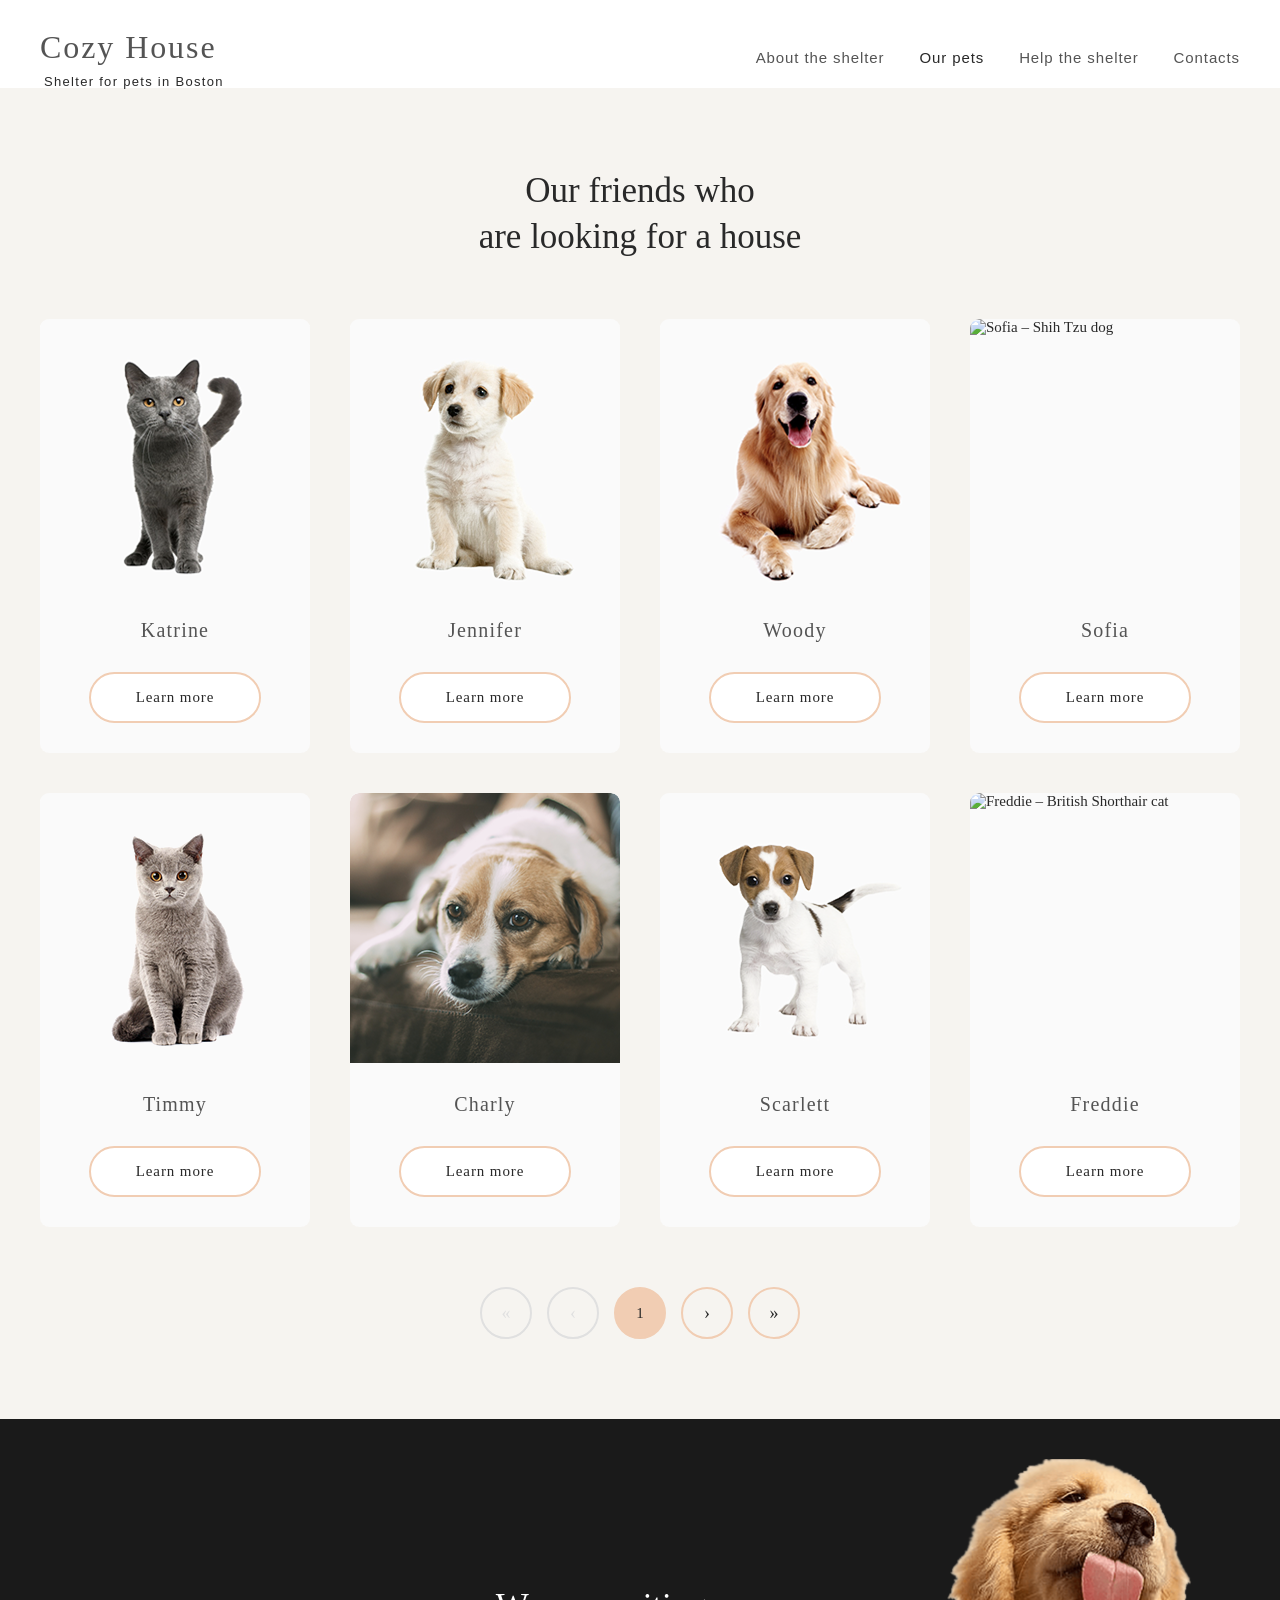
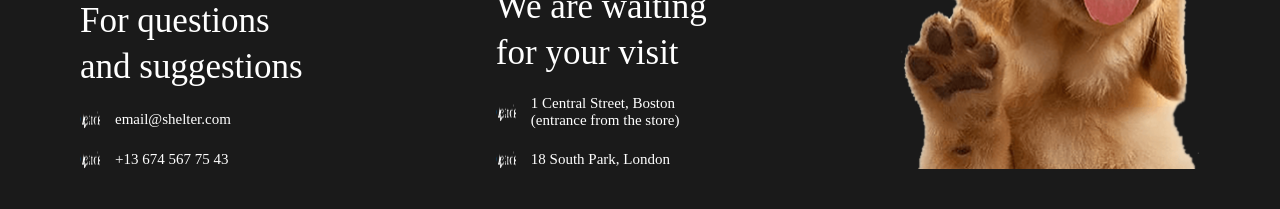
==== pets.html @ c75beae5 "Fix typo: Sophia → Sofia" ====
<!DOCTYPE html>
<html lang="en">
<head>
  <meta charset="UTF-8">
  <meta name="viewport" content="width=device-width, initial-scale=1.0">
  <title>Our Pets – Cozy House Shelter</title>
  <link rel="icon" href="assets/Logo.svg" type="image/svg+xml">
  <link rel="stylesheet" href="css/style.css">
  <link rel="stylesheet" href="css/pets.css">
</head>
<body>

    <header class="header pets-header" id="top">
      <div class="header__inner">
        <a href="index.html" class="logo" aria-label="Cozy House home">
          <span class="logo__title">Cozy House</span>
          <span class="logo__subtitle">Shelter for pets in Boston</span>
        </a>
        <nav class="nav" aria-label="Main navigation">
          <ul class="nav__list">
            <li class="nav__item">
              <a href="index.html" class="nav__link">About the shelter</a>
            </li>
            <li class="nav__item">
              <a href="#" class="nav__link nav__link--active" aria-current="page">Our pets</a>
            </li>
            <li class="nav__item">
              <a href="index.html#help" class="nav__link">Help the shelter</a>
            </li>
            <li class="nav__item">
              <a href="#contacts" class="nav__link">Contacts</a>
            </li>
          </ul>
        </nav>
        <button class="burger-btn" aria-label="Toggle menu">
          <span class="burger-btn__line"></span>
          <span class="burger-btn__line"></span>
          <span class="burger-btn__line"></span>
        </button>
      </div>
    </header>

  <main>
    <section class="pets-friends" id="our-friends">
      <div class="pets-friends__inner">
        <h1 class="pets-friends__title">Our friends who<br>are looking for a house</h1>

        <div class="pets-friends__grid">
          <article class="card">
            <img src="assets/pets-katrine.png" alt="Katrine – British Shorthair cat" class="card__img">
            <div class="card__body">
              <h2 class="card__name">Katrine</h2>
              <p class="card__breed">Cat · British Shorthair</p>
              <a href="#" class="btn btn--outline">Learn more</a>
            </div>
          </article>
          <article class="card">
            <img src="assets/pets-jennifer.png" alt="Jennifer – Labrador dog" class="card__img">
            <div class="card__body">
              <h2 class="card__name">Jennifer</h2>
              <p class="card__breed">Dog · Labrador</p>
              <a href="#" class="btn btn--outline">Learn more</a>
            </div>
          </article>
          <article class="card">
            <img src="assets/pets-woody.png" alt="Woody – Golden Retriever dog" class="card__img">
            <div class="card__body">
              <h2 class="card__name">Woody</h2>
              <p class="card__breed">Dog · Golden Retriever</p>
              <a href="#" class="btn btn--outline">Learn more</a>
            </div>
          </article>
          <article class="card">
            <img src="assets/pets-katrine-2.png" alt="Sofia – Shih Tzu dog" class="card__img">
            <div class="card__body">
              <h2 class="card__name">Sofia</h2>
              <p class="card__breed">Dog · Shih Tzu</p>
              <a href="#" class="btn btn--outline">Learn more</a>
            </div>
          </article>
          <article class="card">
            <img src="assets/pets-timmy.png" alt="Timmy – British Shorthair cat" class="card__img">
            <div class="card__body">
              <h2 class="card__name">Timmy</h2>
              <p class="card__breed">Cat · British Shorthair</p>
              <a href="#" class="btn btn--outline">Learn more</a>
            </div>
          </article>
          <article class="card">
            <img src="assets/pets-charly.png" alt="Charly – Jack Russell Terrier dog" class="card__img">
            <div class="card__body">
              <h2 class="card__name">Charly</h2>
              <p class="card__breed">Dog · Jack Russell Terrier</p>
              <a href="#" class="btn btn--outline">Learn more</a>
            </div>
          </article>
          <article class="card">
            <img src="assets/pets-scarlet.png" alt="Scarlett – Jack Russell Terrier dog" class="card__img">
            <div class="card__body">
              <h2 class="card__name">Scarlett</h2>
              <p class="card__breed">Dog · Jack Russell Terrier</p>
              <a href="#" class="btn btn--outline">Learn more</a>
            </div>
          </article>
          <article class="card">
            <img src="assets/pets-katrine-1.png" alt="Freddie – British Shorthair cat" class="card__img">
            <div class="card__body">
              <h2 class="card__name">Freddie</h2>
              <p class="card__breed">Cat · British Shorthair</p>
              <a href="#" class="btn btn--outline">Learn more</a>
            </div>
          </article>
        </div>

        <!-- PAGINATION -->
        <nav class="pagination" aria-label="Pagination">
          <button class="pagination__btn" disabled aria-label="First page">
            <span class="pagination__arrow">&laquo;</span>
          </button>
          <button class="pagination__btn" disabled aria-label="Previous page">
            <span class="pagination__arrow">&lsaquo;</span>
          </button>
          <span class="pagination__btn pagination__btn--current" aria-current="page">1</span>
          <button class="pagination__btn" aria-label="Next page">
            <span class="pagination__arrow">&rsaquo;</span>
          </button>
          <button class="pagination__btn" aria-label="Last page">
            <span class="pagination__arrow">&raquo;</span>
          </button>
        </nav>

      </div>
    </section>
  </main>

  <!-- FOOTER -->
  <footer class="footer" id="contacts">
    <div class="container footer__inner">
      <div class="footer__col">
        <h2 class="footer__heading">For questions<br>and suggestions</h2>
        <a href="mailto:email@shelter.com" class="footer__contact">
          <img src="assets/list-item.png" alt="Email icon">
          email@shelter.com
        </a>
        <a href="tel:+136745677543" class="footer__contact">
          <img src="assets/list-item.png" alt="Phone icon">
          +13 674 567 75 43
        </a>
      </div>
      <div class="footer__col">
        <h2 class="footer__heading">We are waiting<br>for your visit</h2>
        <a
          href="https://maps.google.com/?q=1+Central+Street+Boston"
          target="_blank"
          rel="noopener noreferrer"
          class="footer__contact"
        >
          <img src="assets/list-item.png" alt="Location icon">
          1 Central Street, Boston<br>(entrance from the store)
        </a>
        <a
          href="https://maps.google.com/?q=18+South+Park+London"
          target="_blank"
          rel="noopener noreferrer"
          class="footer__contact"
        >
          <img src="assets/list-item.png" alt="Location icon">
          18 South Park, London
        </a>
      </div>
      <img
        src="assets/footer-puppy.png"
        alt="Happy dog"
        class="footer__img"
     >
    </div>
  </footer>

  <script src="js/index.js"></script>
</body>
</html>
---- css/style.css ----
/* ===== RESET & BASE ===== */
*, *::before, *::after {
  box-sizing: border-box;
  margin: 0;
  padding: 0;
}

html {
  scroll-behavior: smooth;
}

body {
  font-family: 'Georgia', serif;
  font-size: 15px;
  color: #292929;
  background-color: white;
  margin: 0;
  padding: 0;
}

a {
  text-decoration: none;
  color: inherit;
}

img {
  display: block;
  max-width: 100%;
}

/* ===== CONTAINER ===== */
.container {
  max-width: 1280px;
  margin: 0 auto;
  padding: 0 40px;
  width: 100%;
}

/* ===== LOGO ===== */
.logo {
  display: flex;
  flex-direction: column;
  line-height: 1;
}

.logo__title {
  font-size: 32px;
  font-weight: 400;
  letter-spacing: 0.06em;
  color: #fff;
}

.logo__subtitle {
  font-size: 13px;
  font-weight: 400;
  color: #fff;
  letter-spacing: 0.06em;
  margin-top: 4px;
}

/* ===== NAV ===== */
.nav__list {
  display: flex;
  gap: 35px;
  list-style: none;
}

.nav__link {
  font-size: 15px;
  color: #fff;
  letter-spacing: 0.06em;
  padding-bottom: 4px;
  border-bottom: 2px solid transparent;
  transition: border-color 0.3s, color 0.3s;
}

.nav__link:hover {
  border-bottom-color: #fff;
}

.nav__link:active {
  color: #cdaa90;
  border-bottom-color: #cdaa90;
}

.nav__link--active {
  border-bottom-color: #fff;
  pointer-events: none;
}

/* ===== BUTTONS ===== */
.btn {
  display: inline-block;
  padding: 15px 45px;
  border-radius: 100px;
  font-family: 'Georgia', serif;
  font-size: 15px;
  letter-spacing: 0.06em;
  cursor: pointer;
  border: 2px solid transparent;
  transition: background-color 0.3s, color 0.3s, border-color 0.3s;
}

.btn--primary {
  background-color: #f1cdb3;
  color: #292929;
  border-color: #f1cdb3;
}

.btn--primary:hover {
  background-color: #fddcc4;
  border-color: #fddcc4;
}

.btn--primary:active {
  background-color: #cdaa90;
  border-color: #cdaa90;
}

.btn--secondary {
  background-color: transparent;
  color: #fff;
  border-color: #fff;
}

.btn--secondary:hover {
  background-color: rgba(255,255,255,0.1);
  border-color: #fff;
}

.btn--secondary:active {
  background-color: rgba(255,255,255,0.2);
  border-color: #fff;
}

.btn--outline {
  background-color: transparent;
  color: #292929;
  border-color: #292929;
}

.btn--outline:hover {
  background-color: #f1cdb3;
  border-color: #f1cdb3;
}

.btn--outline:active {
  background-color: #cdaa90;
  border-color: #cdaa90;
}

/* ===== HEADER ===== */
.start-screen {
  position: relative;
  width: 100%;
  margin: 0;
  padding: 0;
  height: auto;
  transition: height 0.3s ease;
  background: radial-gradient(100% 215.42% at 0% 0%, #5B483A 0%, #262425 100%), #211F20;
}

.header {
  background-color: transparent;
  position: absolute;
  width: 100%;
  top: 0;
  left: 0;
  z-index: 20;
  padding: 0;
}

.header__inner {
  width: 1200px;
  margin: 0 auto;
  padding-top: 30px;
  display: flex;
  justify-content: space-between;
  align-items: flex-start;
}

.logo {
  position: relative;
  display: flex;
  flex-direction: column;
  justify-content: flex-start;
}

.logo__title {
  position: relative;
  margin: 0;
  font-size: 32px;
  font-family: Georgia;
  font-weight: 400;
  line-height: 35.2px;
  letter-spacing: 1.92px;
  color: #F1CDB3;
}

.logo__subtitle {
  position: relative;
  margin-top: 10px;
  margin-left: 4px;
  font-size: 13px;
  font-family: Arial;
  font-weight: 400;
  letter-spacing: 1.3px;
  color: white;
}

.nav__list {
  margin: 0;
  padding: 0;
  list-style: none;
  display: flex;
  gap: 35px;
  align-items: flex-start;
  margin-top: 16px;
}

.nav__item {
  position: relative;
}

.nav__link--active {
  color: #FAFAFA;
  border-bottom: 3px solid #F1CDB3;
  padding-bottom: 0;
}

.nav__link {
  font-size: 15px;
  font-family: Arial;
  font-weight: 400;
  line-height: 24px;
  color: #CDCDCD;
  padding-bottom: 0;
  border-bottom: none;
}

/* Burger button styles */
.burger-btn {
  display: none;
  flex-direction: column;
  justify-content: space-between;
  width: 30px;
  height: 24px;
  background: transparent;
  border: none;
  cursor: pointer;
  padding: 0;
}

.burger-btn__line {
  width: 100%;
  height: 2px;
  background-color: #F1CDB3;
  display: block;
}


/* ===== PET CARD ===== */
.card {
  background-color: #FAFAFA;
  border-radius: 9px;
  overflow: hidden;
  display: flex;
  flex-direction: column;
  align-items: center;
  cursor: pointer;
  transition: box-shadow 0.3s, transform 0.3s;
  position: relative;
}

.card:hover {
  box-shadow: 6px 10px 30px rgba(0,0,0,0.15);
  transform: translateY(-2px);
}

.card__img {
  width: 270px;
  height: 270px;
  object-fit: cover;
  border-top-left-radius: 9px;
  border-top-right-radius: 9px;
}

.card__body {
  text-align: center;
  display: flex;
  flex-direction: column;
  align-items: center;
  padding: 30px 0;
  gap: 30px;
}

.card__name {
  font-size: 20px;
  font-weight: 400;
  font-family: Georgia;
  letter-spacing: 1.2px;
  color: #545454;
  margin: 0;
}

.card__breed {
  display: none;
}

.card__body .btn--outline {
  background-color: #fff;
  border: 2px solid #F1CDB3;
}

/* ===== FOOTER ===== */
.footer {
  width: 100%;
  min-width: 1280px;
  background-color: #1a1a1a;
}

.footer__inner {
  display: flex;
  justify-content: space-between;
  align-items: flex-end;
  padding-top: 40px;
  padding-bottom: 40px;
  gap: 40px;
  width: 1200px;
  margin: 0 auto;
}

.footer__col {
  display: flex;
  flex-direction: column;
  gap: 20px;
}

.footer__heading {
  font-size: 35px;
  font-weight: 400;
  color: #fff;
  line-height: 1.3;
}

.footer__contact {
  display: flex;
  align-items: center;
  gap: 15px;
  color: #fff;
  font-size: 15px;
  transition: color 0.3s;
}

.footer__contact:hover {
  color: #f1cdb3;
}

.footer__contact img {
  width: 20px;
  height: 20px;
  filter: invert(1);
}

.footer__img {
  width: 300px;
  object-fit: contain;
  align-self: flex-end;
}

/* ===== MEDIA QUERIES ===== */
@media (max-width: 1279px) {
  /* Tablet styles 768px */
  .header__inner {
    width: 708px;
  }

  .footer__inner {
    width: 708px;
    flex-wrap: wrap;
    justify-content: space-around;
  }
}

@media (max-width: 767px) {
  /* Mobile styles 320px */
  .header__inner {
    width: 300px;
  }

  /* Hide navigation, show burger button */
  .nav {
    display: none;
  }

  .burger-btn {
    display: flex;
  }

  .footer__inner {
    width: 300px;
    flex-direction: column;
    align-items: center;
    gap: 40px;
  }
}
---- css/pets.css ----
/* ===== PETS HERO HEADER ===== */
.header.pets-header {
  position: relative;
  background-color: #fff;
}

.header.pets-header .logo__title {
  color: #545454;
}

.header.pets-header .logo__subtitle {
  color: #292929;
}

.header.pets-header .nav__link {
  color: #545454;
}

.header.pets-header .nav__link--active {
  color: #292929;
  border-bottom-color: #f1cdb3;
}

.header.pets-header .nav__link:hover {
  color: #292929;
}

.header.pets-header .burger-btn__line {
  background-color: #292929;
}

/* ===== OUR FRIENDS PETS PAGE ===== */
.pets-friends {
  background-color: #f6f4f0;
}

.pets-friends__inner {
  padding-top: 80px;
  padding-bottom: 80px;
  display: flex;
  flex-direction: column;
  align-items: center;
  width: 1200px;
  margin: 0 auto;
}

.pets-friends__title {
  font-size: 35px;
  font-weight: 400;
  color: #292929;
  text-align: center;
  margin-bottom: 60px;
  line-height: 1.3;
}

.pets-friends__grid {
  display: grid;
  grid-template-columns: repeat(4, 270px);
  gap: 40px;
  justify-content: center;
  margin-bottom: 60px;
}

/* ===== PAGINATION ===== */
.pagination {
  display: flex;
  align-items: center;
  gap: 15px;
}

.pagination__btn {
  width: 52px;
  height: 52px;
  border-radius: 50%;
  border: 2px solid #f1cdb3;
  background: transparent;
  cursor: pointer;
  display: flex;
  align-items: center;
  justify-content: center;
  font-family: 'Georgia', serif;
  font-size: 15px;
  color: #292929;
  transition: background-color 0.3s, color 0.3s, border-color 0.3s;
}

.pagination__btn:hover:not(:disabled) {
  background-color: #f1cdb3;
}

.pagination__btn:active:not(:disabled) {
  background-color: #cdaa90;
  border-color: #cdaa90;
}

.pagination__btn:disabled {
  border-color: #e0e0e0;
  color: #e0e0e0;
  cursor: default;
}

.pagination__btn--current {
  background-color: #f1cdb3;
  border-color: #f1cdb3;
}

.pagination__arrow {
  font-size: 18px;
  line-height: 1;
}

.pagination__num {
  font-size: 15px;
  min-width: 30px;
  text-align: center;
}

/* ===== PETS PAGE MEDIA QUERIES ===== */
@media (max-width: 1279px) {
  /* Tablet 768px */
  .pets-friends__inner {
    width: 708px;
  }
  .pets-friends__grid {
    grid-template-columns: repeat(2, 270px);
  }
}

@media (max-width: 767px) {
  /* Mobile 320px */
  .pets-friends__inner {
    width: 300px;
  }
  .pets-friends__grid {
    grid-template-columns: repeat(1, 270px);
  }
}
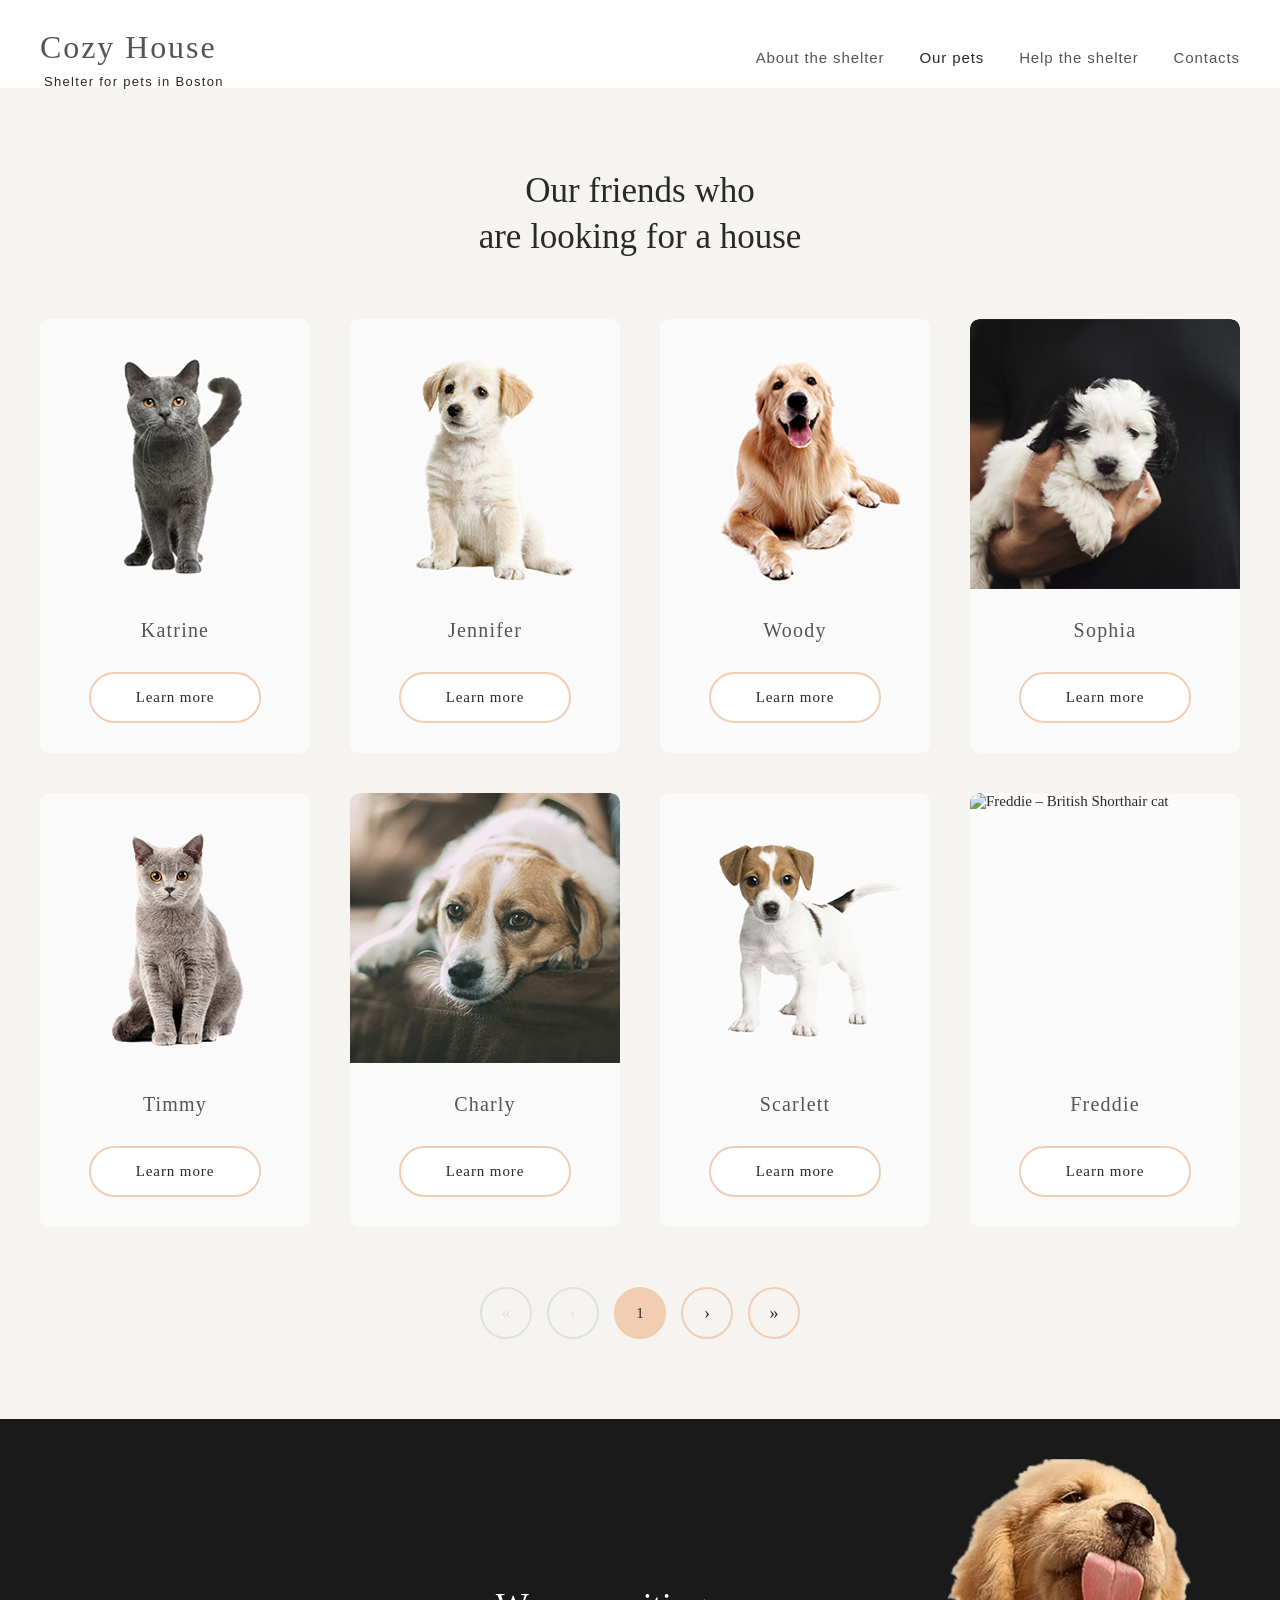
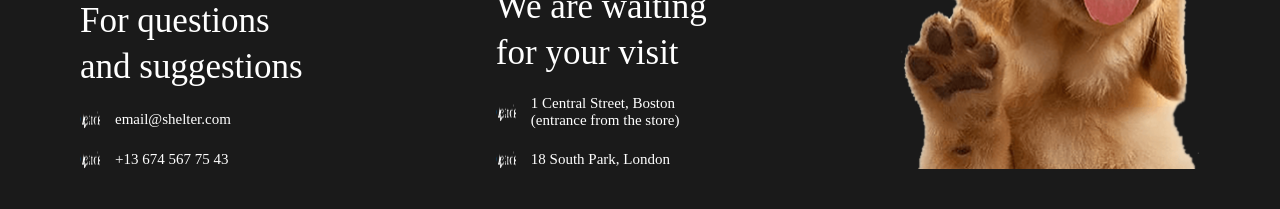
==== commit 8145ae2e: "Fix Sophia's image filename to pets-sophia.png" ====
--- a/pets.html
+++ b/pets.html
@@ -71,9 +71,9 @@
             </div>
           </article>
           <article class="card">
-            <img src="assets/pets-katrine-2.png" alt="Sofia – Shih Tzu dog" class="card__img">
+            <img src="assets/pets-sophia.png" alt="Sophia – Shih Tzu dog" class="card__img">
             <div class="card__body">
-              <h2 class="card__name">Sofia</h2>
+              <h2 class="card__name">Sophia</h2>
               <p class="card__breed">Dog · Shih Tzu</p>
               <a href="#" class="btn btn--outline">Learn more</a>
             </div>
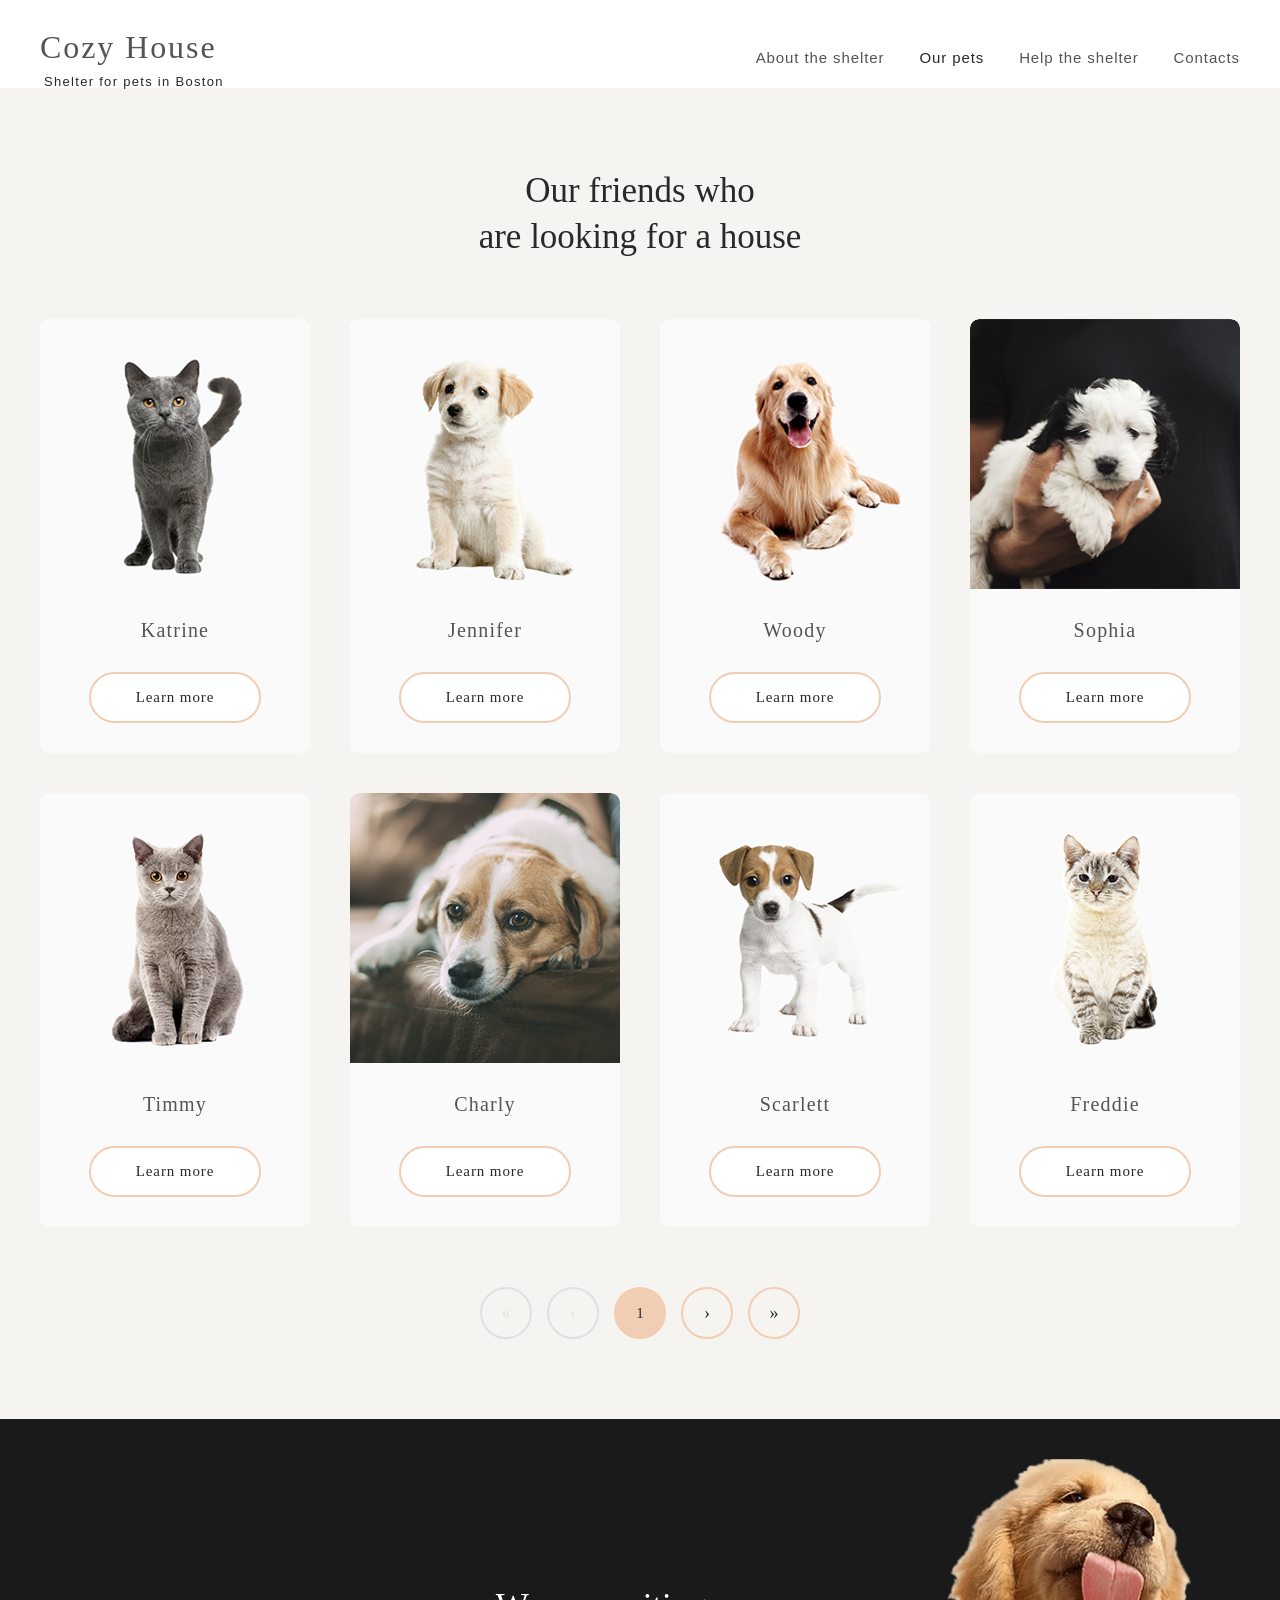
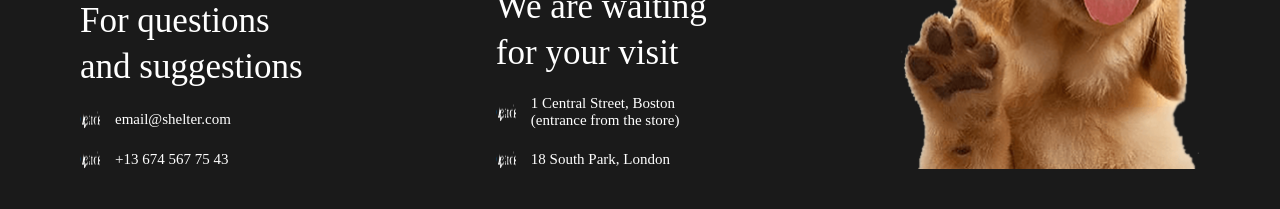
==== commit 0bc6ff86: "Fix Freddie's image filename to pets-freddie.png" ====
--- a/pets.html
+++ b/pets.html
@@ -103,7 +103,7 @@
             </div>
           </article>
           <article class="card">
-            <img src="assets/pets-katrine-1.png" alt="Freddie – British Shorthair cat" class="card__img">
+            <img src="assets/pets-freddie.png" alt="Freddie – British Shorthair cat" class="card__img">
             <div class="card__body">
               <h2 class="card__name">Freddie</h2>
               <p class="card__breed">Cat · British Shorthair</p>
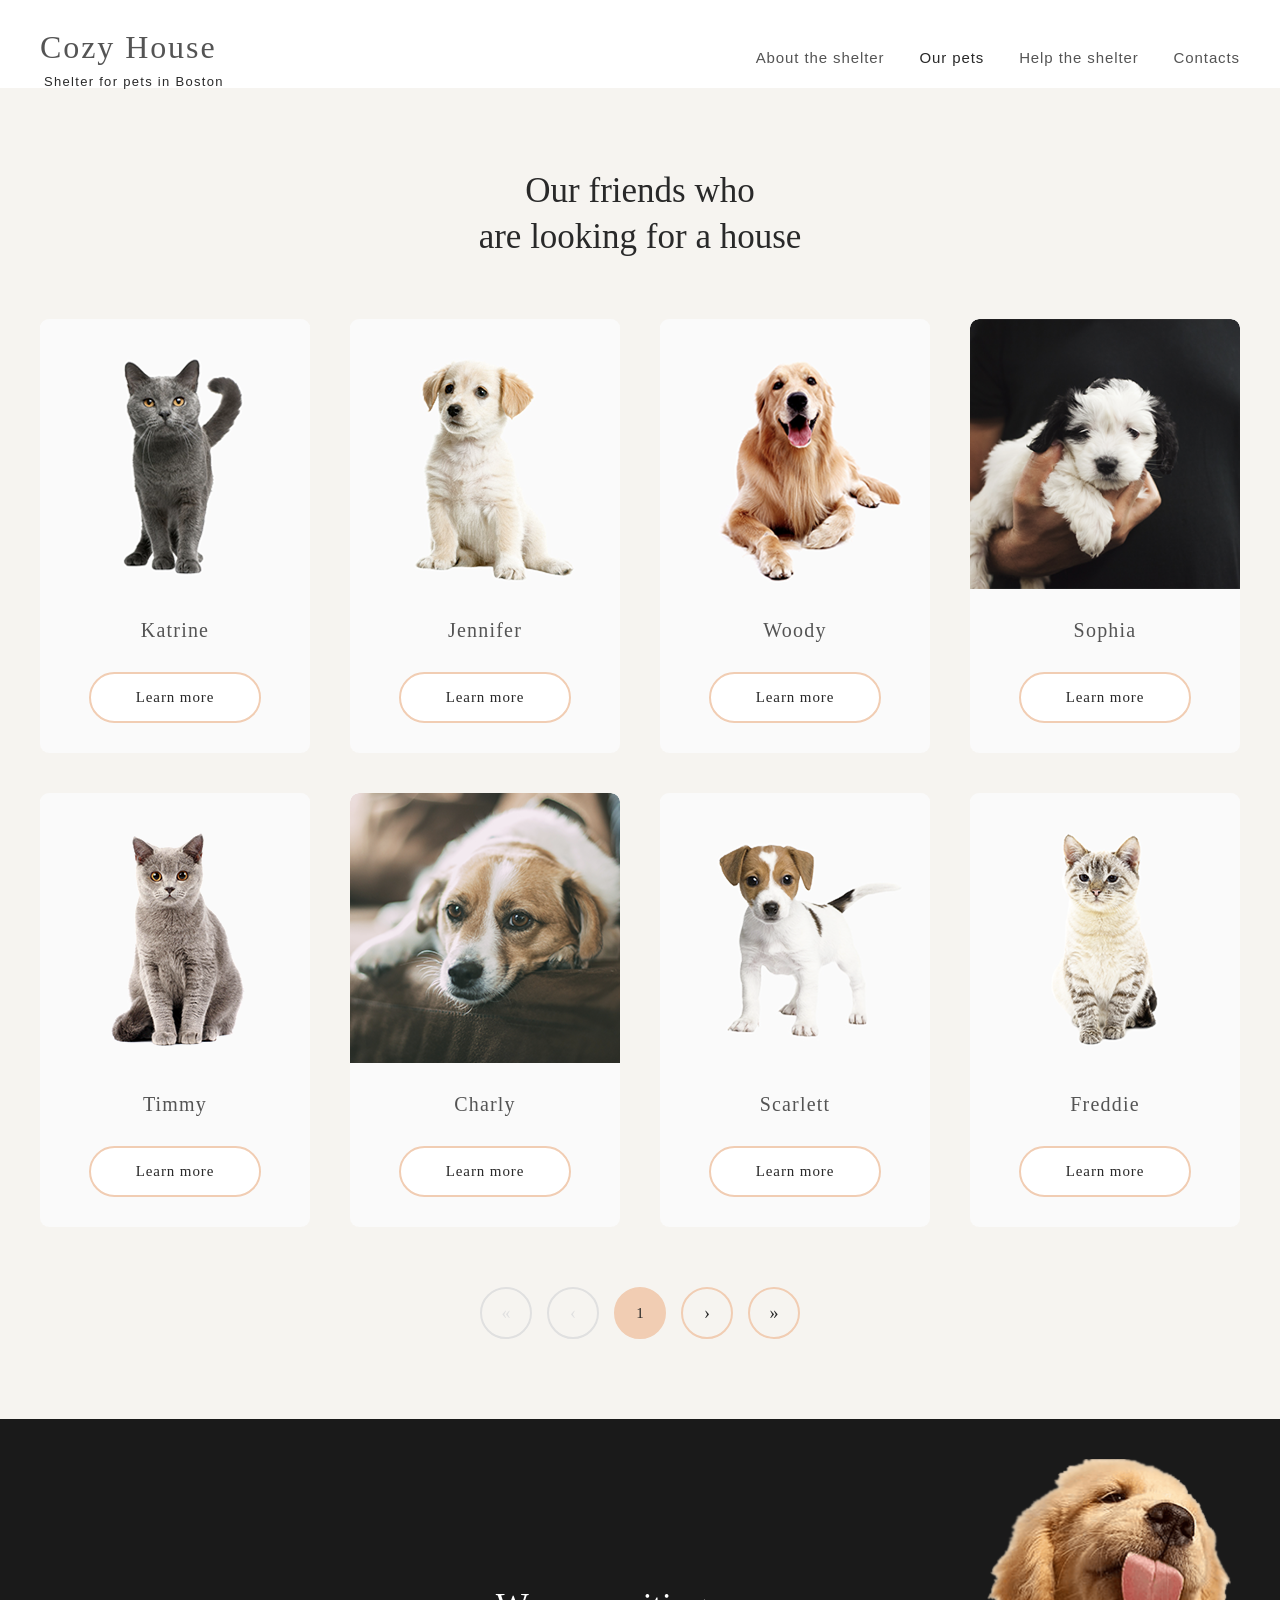
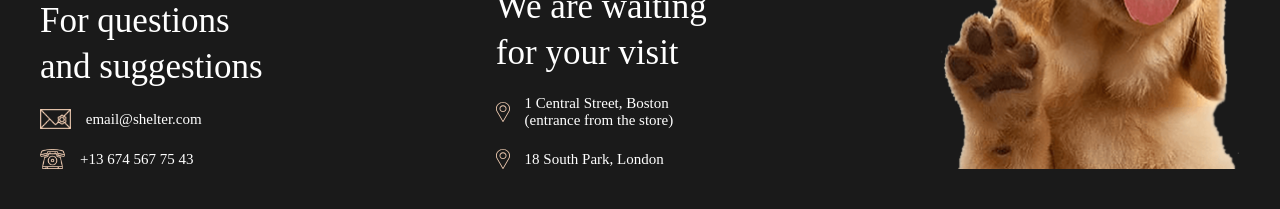
==== commit d66ba240: "Fix pets page responsive layout" ====
--- a/pets.html
+++ b/pets.html
@@ -134,16 +134,16 @@
   </main>
 
   <!-- FOOTER -->
-  <footer class="footer" id="contacts">
-    <div class="container footer__inner">
+  <footer class="footer pets-footer" id="contacts">
+    <div class="footer__inner">
       <div class="footer__col">
         <h2 class="footer__heading">For questions<br>and suggestions</h2>
         <a href="mailto:email@shelter.com" class="footer__contact">
-          <img src="assets/list-item.png" alt="Email icon">
+          <img src="assets/mail.png" alt="Email icon">
           email@shelter.com
         </a>
         <a href="tel:+136745677543" class="footer__contact">
-          <img src="assets/list-item.png" alt="Phone icon">
+          <img src="assets/phone.png" alt="Phone icon">
           +13 674 567 75 43
         </a>
       </div>
@@ -155,7 +155,7 @@
           rel="noopener noreferrer"
           class="footer__contact"
         >
-          <img src="assets/list-item.png" alt="Location icon">
+          <img src="assets/pin.svg" alt="Location icon">
           1 Central Street, Boston<br>(entrance from the store)
         </a>
         <a
@@ -164,7 +164,7 @@
           rel="noopener noreferrer"
           class="footer__contact"
         >
-          <img src="assets/list-item.png" alt="Location icon">
+          <img src="assets/pin.svg" alt="Location icon">
           18 South Park, London
         </a>
       </div>
@@ -179,4 +179,3 @@
   <script src="js/index.js"></script>
 </body>
 </html>
-
--- a/css/style.css
+++ b/css/style.css
@@ -315,7 +315,6 @@
 /* ===== FOOTER ===== */
 .footer {
   width: 100%;
-  min-width: 1280px;
   background-color: #1a1a1a;
 }
 
@@ -378,7 +377,18 @@
   .footer__inner {
     width: 708px;
     flex-wrap: wrap;
-    justify-content: space-around;
+    justify-content: space-between;
+    align-items: flex-start;
+    row-gap: 60px;
+  }
+
+  .footer__col {
+    width: 278px;
+  }
+
+  .footer__img {
+    align-self: center;
+    margin: 0 auto;
   }
 }
 
@@ -403,4 +413,20 @@
     align-items: center;
     gap: 40px;
   }
-}
+
+  .footer__col {
+    width: 100%;
+    align-items: center;
+    text-align: center;
+  }
+
+  .footer__heading {
+    font-size: 25px;
+    line-height: 32.5px;
+    letter-spacing: 1.5px;
+  }
+
+  .footer__img {
+    align-self: center;
+  }
+}
--- a/css/pets.css
+++ b/css/pets.css
@@ -27,6 +27,12 @@
 
 .header.pets-header .burger-btn__line {
   background-color: #292929;
+}
+
+.pets-footer .footer__contact img {
+  width: auto;
+  height: 20px;
+  filter: none;
 }
 
 /* ===== OUR FRIENDS PETS PAGE ===== */
@@ -123,6 +129,10 @@
   }
   .pets-friends__grid {
     grid-template-columns: repeat(2, 270px);
+    gap: 30px 40px;
+  }
+  .pets-friends__grid .card:nth-child(n + 7) {
+    display: none;
   }
 }
 
@@ -130,8 +140,21 @@
   /* Mobile 320px */
   .pets-friends__inner {
     width: 300px;
+    padding-top: 42px;
+    padding-bottom: 42px;
+  }
+  .pets-friends__title {
+    font-size: 25px;
+    line-height: 32.5px;
+    letter-spacing: 1.5px;
+    margin-bottom: 42px;
   }
   .pets-friends__grid {
     grid-template-columns: repeat(1, 270px);
+    gap: 30px;
+    margin-bottom: 42px;
+  }
+  .pets-friends__grid .card:nth-child(n + 4) {
+    display: none;
   }
 }
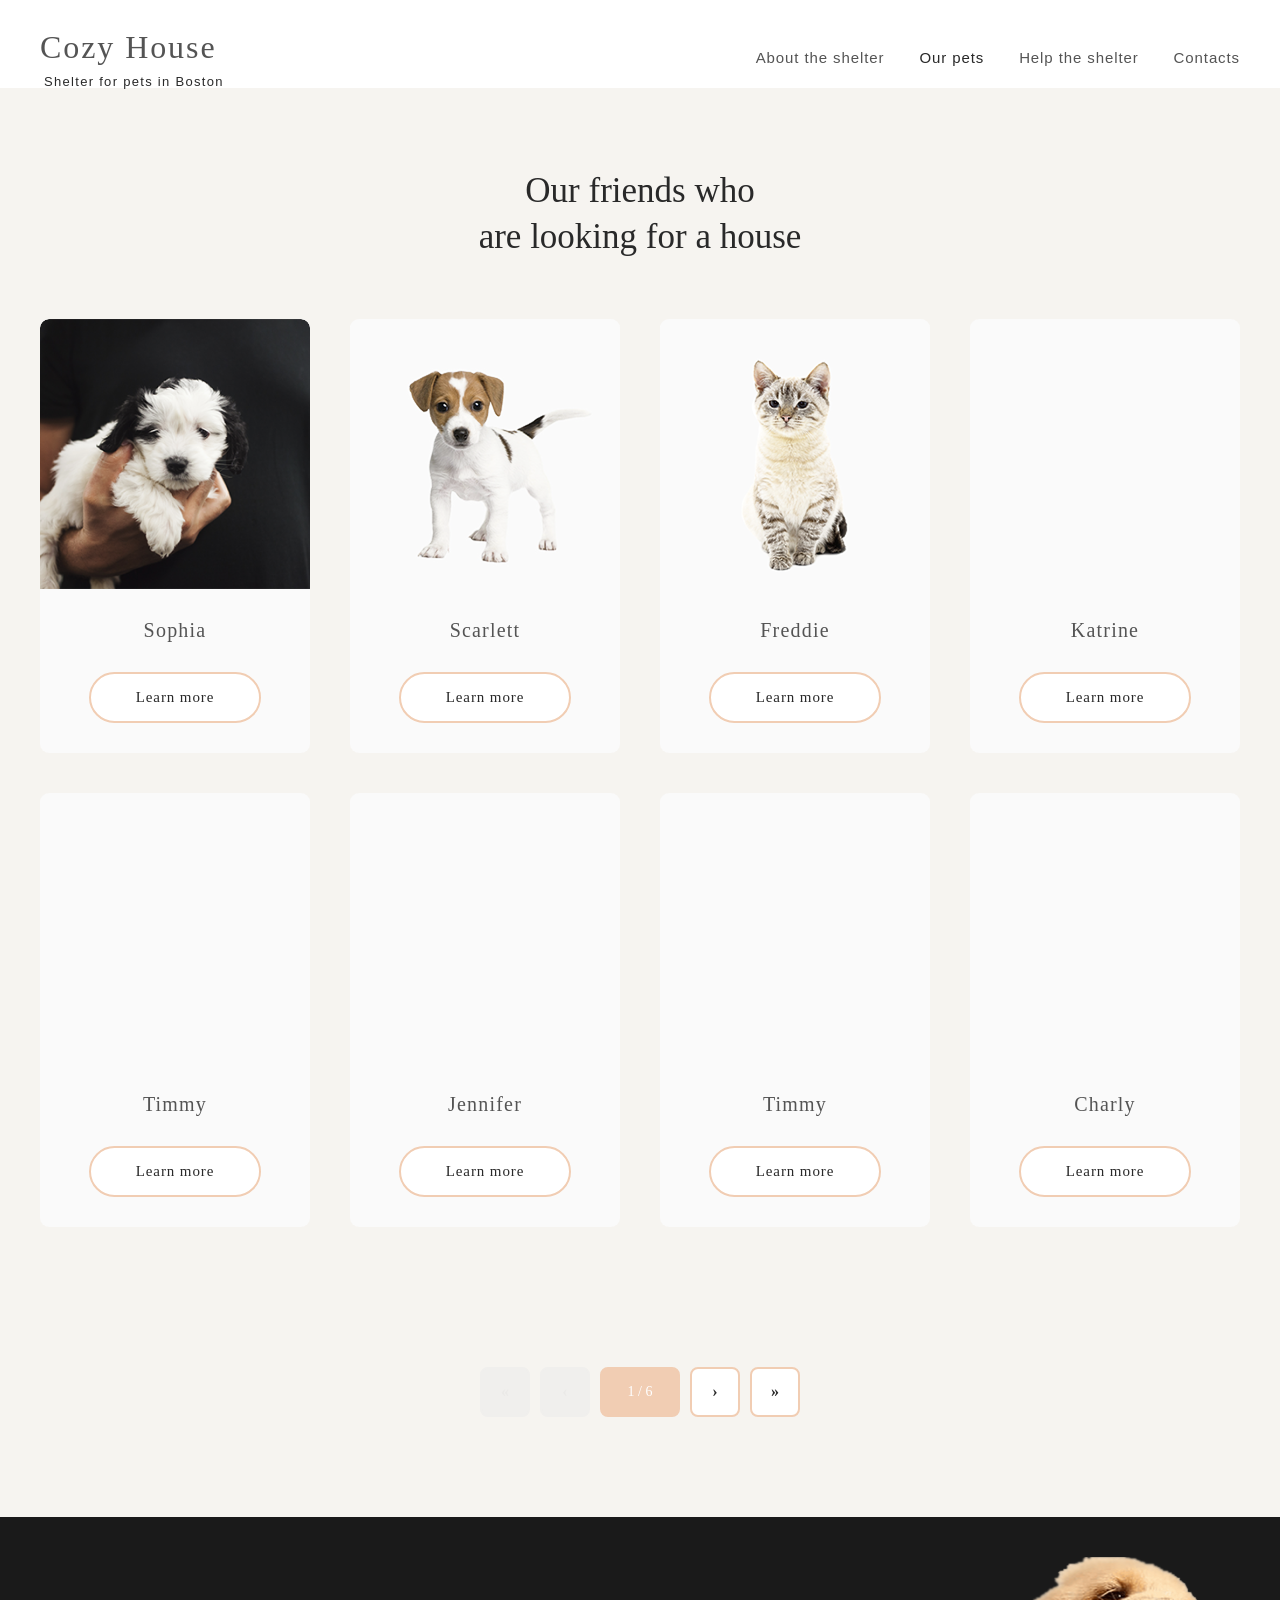
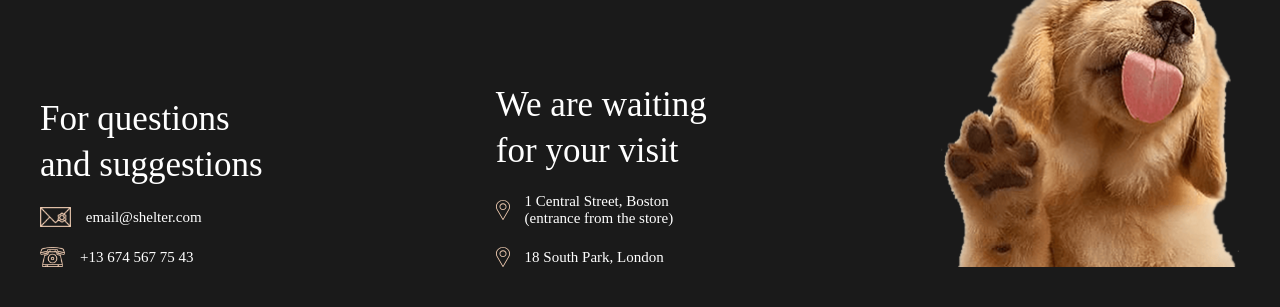
==== commit 0fee05c3: "feat: stage 1-2 complete - burger menu, carousel & pagination CSS + animations" ====
--- a/pets.html
+++ b/pets.html
@@ -114,17 +114,17 @@
 
         <!-- PAGINATION -->
         <nav class="pagination" aria-label="Pagination">
-          <button class="pagination__btn" disabled aria-label="First page">
+          <button class="pagination__btn pagination__btn--first" aria-label="First page">
             <span class="pagination__arrow">&laquo;</span>
           </button>
-          <button class="pagination__btn" disabled aria-label="Previous page">
+          <button class="pagination__btn pagination__btn--prev" aria-label="Previous page">
             <span class="pagination__arrow">&lsaquo;</span>
           </button>
-          <span class="pagination__btn pagination__btn--current" aria-current="page">1</span>
-          <button class="pagination__btn" aria-label="Next page">
+          <span class="pagination__btn pagination__current" aria-current="page">1 / 6</span>
+          <button class="pagination__btn pagination__btn--next" aria-label="Next page">
             <span class="pagination__arrow">&rsaquo;</span>
           </button>
-          <button class="pagination__btn" aria-label="Last page">
+          <button class="pagination__btn pagination__btn--last" aria-label="Last page">
             <span class="pagination__arrow">&raquo;</span>
           </button>
         </nav>
@@ -176,6 +176,6 @@
     </div>
   </footer>
 
-  <script src="js/index.js"></script>
+  <script type="module" src="js/index.js"></script>
 </body>
 </html>
--- a/css/style.css
+++ b/css/style.css
@@ -3,6 +3,11 @@
   box-sizing: border-box;
   margin: 0;
   padding: 0;
+}
+
+html, body {
+  overflow-x: hidden;
+  width: 100%;
 }
 
 html {
@@ -356,9 +361,9 @@
 }
 
 .footer__contact img {
-  width: 20px;
+  width: auto;
   height: 20px;
-  filter: invert(1);
+  flex-shrink: 0;
 }
 
 .footer__img {
@@ -429,4 +434,4 @@
   .footer__img {
     align-self: center;
   }
-}
+}
--- a/css/pets.css
+++ b/css/pets.css
@@ -158,3 +158,88 @@
     display: none;
   }
 }
+
+/* ===== PAGINATION ===== */
+.pagination {
+  display: flex;
+  justify-content: center;
+  align-items: center;
+  gap: 10px;
+  flex-wrap: wrap;
+  margin-top: 60px;
+  padding: 20px;
+}
+
+.pagination__btn {
+  display: flex;
+  align-items: center;
+  justify-content: center;
+  width: 50px;
+  height: 50px;
+  background-color: #FFFFFF;
+  border: 2px solid #F1CDB3;
+  border-radius: 8px;
+  color: #292929;
+  font-size: 14px;
+  font-weight: 500;
+  cursor: pointer;
+  transition: all 0.2s ease-in-out;
+}
+
+.pagination__btn:hover:not(:disabled):not(.pagination__current) {
+  background-color: #F1CDB3;
+  color: #FFFFFF;
+}
+
+.pagination__btn:disabled {
+  opacity: 0.5;
+  cursor: not-allowed;
+  background-color: #EBEBEB;
+  border-color: #EBEBEB;
+}
+
+.pagination__current {
+  cursor: default;
+  background-color: #F1CDB3;
+  color: #FFFFFF;
+  border-color: #F1CDB3;
+  padding: 0 15px;
+  width: auto;
+  min-width: 80px;
+}
+
+.pagination__arrow {
+  font-size: 16px;
+  font-weight: bold;
+}
+
+/* Responsive Pagination */
+@media (max-width: 1279px) {
+  .pagination {
+    gap: 8px;
+  }
+
+  .pagination__btn {
+    width: 45px;
+    height: 45px;
+    font-size: 12px;
+  }
+}
+
+@media (max-width: 767px) {
+  .pagination {
+    gap: 6px;
+    margin-top: 42px;
+  }
+
+  .pagination__btn {
+    width: 40px;
+    height: 40px;
+    font-size: 11px;
+  }
+
+  .pagination__current {
+    min-width: 70px;
+    padding: 0 10px;
+  }
+}
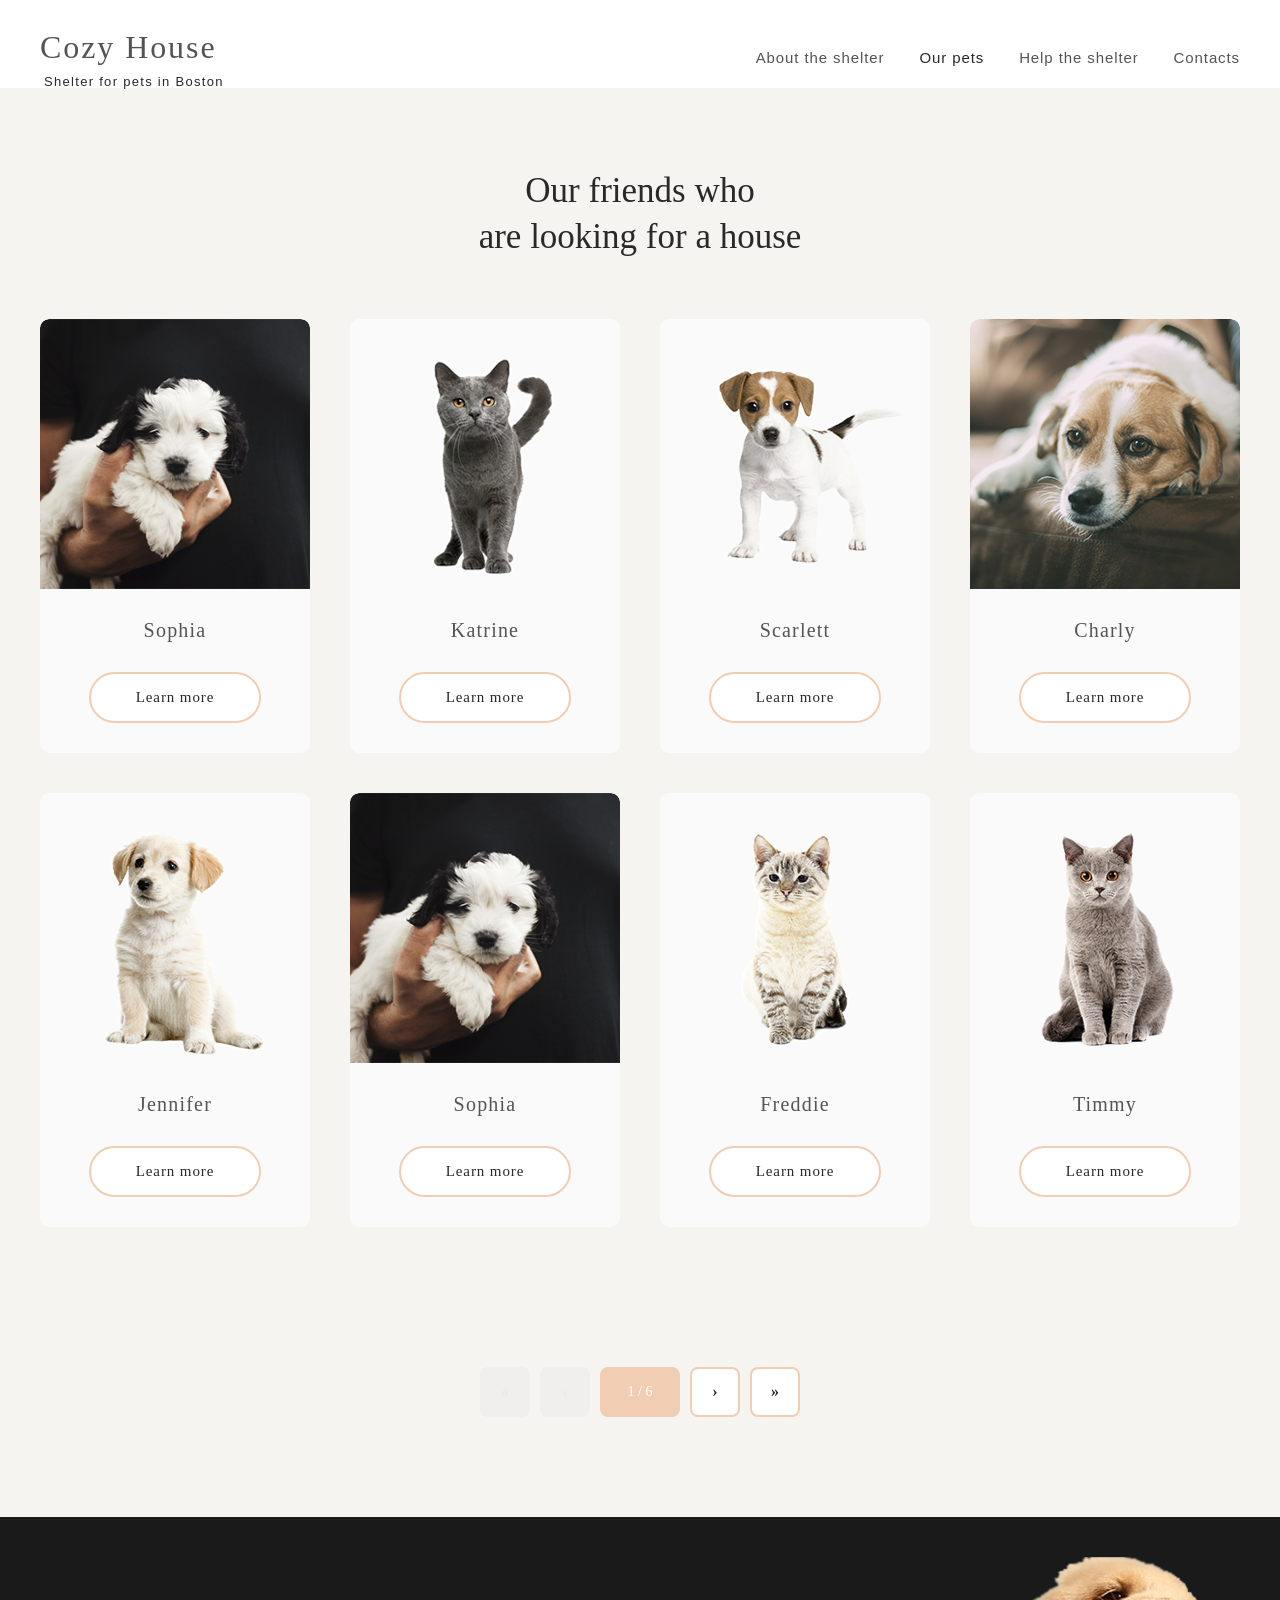
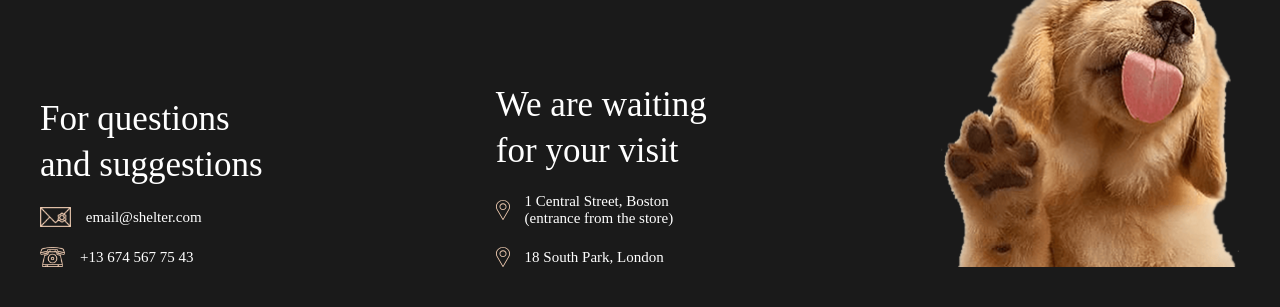
==== commit 015078ec: "feat: add close button to burger menu" ====
--- a/pets.html
+++ b/pets.html
@@ -6,6 +6,7 @@
   <title>Our Pets – Cozy House Shelter</title>
   <link rel="icon" href="assets/Logo.svg" type="image/svg+xml">
   <link rel="stylesheet" href="css/style.css">
+  <link rel="stylesheet" href="css/main.css">
   <link rel="stylesheet" href="css/pets.css">
 </head>
 <body>
@@ -17,6 +18,7 @@
           <span class="logo__subtitle">Shelter for pets in Boston</span>
         </a>
         <nav class="nav" aria-label="Main navigation">
+          <button class="nav__close" aria-label="Close menu">×</button>
           <ul class="nav__list">
             <li class="nav__item">
               <a href="index.html" class="nav__link">About the shelter</a>
--- a/css/style.css
+++ b/css/style.css
@@ -64,6 +64,15 @@
 }
 
 /* ===== NAV ===== */
+.nav {
+  display: flex;
+  align-items: center;
+}
+
+.nav__close {
+  display: none;
+}
+
 .nav__list {
   display: flex;
   gap: 35px;
--- a/css/main.css
+++ b/css/main.css
@@ -0,0 +1,818 @@
+/* ===== HERO (Not only) ===== */
+.hero {
+  width: 1200px;
+  margin: 0 auto;
+  display: flex;
+  justify-content: space-between;
+  align-items: center;
+  padding-top: 180px;
+}
+
+.hero__inner {
+  width: 100%;
+  display: flex;
+  justify-content: space-between;
+  align-items: center;
+}
+
+.hero__content {
+  width: 460px;
+}
+
+.hero__title {
+  font-family: Georgia;
+  font-style: normal;
+  font-weight: 400;
+  font-size: 44px;
+  line-height: 57.2px;
+  display: flex;
+  align-items: center;
+  color: #FFFFFF;
+  margin: 0 0 42px 0;
+}
+
+.hero__text {
+  font-family: Arial;
+  font-style: normal;
+  font-weight: 400;
+  font-size: 15px;
+  line-height: 24px;
+  display: flex;
+  align-items: center;
+  color: #CDCDCD;
+  margin: 0 0 42px 0;
+}
+
+.hero__content .btn--primary {
+  padding: 15px 45px;
+  display: inline-flex;
+  /* flex-direction: column; */
+  align-items: center;
+  gap: 10px;
+  font-size: 17px;
+  line-height: 22.1px;
+  letter-spacing: 1.02px;
+}
+
+.hero__img {
+  width: 698px;
+  flex-shrink: 0;
+  object-fit: contain;
+  display: block;
+}
+
+main {
+  display: block;
+}
+
+/* ===== ABOUT ===== */
+.about {
+  width: 100%;
+  background-color: #fff;
+  padding: 80px 0;
+  transition: padding 0.3s ease;
+}
+
+.about__inner {
+  width: 1200px;
+  margin: 0 auto;
+  display: flex;
+  justify-content: space-around;
+  align-items: center;
+  gap: 60px;
+}
+
+.about__img {
+  width: 300px;
+  object-fit: cover;
+}
+
+.about__content {
+  width: 430px;
+}
+
+.about__title {
+  font-family: Georgia;
+  font-style: normal;
+  font-weight: 400;
+  font-size: 35px;
+  line-height: 45.5px;
+  letter-spacing: 2.1px;
+  color: #545454;
+  margin: 0 0 40px 0;
+}
+
+.about__text {
+  font-family: Arial;
+  font-style: normal;
+  font-weight: 400;
+  font-size: 15px;
+  line-height: 24px;
+  color: #4C4C4C;
+  margin: 0 0 25px 0;
+}
+
+.about__text:nth-of-type(2) {
+  margin-bottom: 0;
+}
+
+/* ===== OUR FRIENDS ===== */
+.our-friends {
+  width: 100%;
+  background-color: #f6f4f0;
+  padding: 80px 0;
+  transition: padding 0.3s ease;
+}
+
+.our-friends__inner {
+  width: 1200px;
+  margin: 0 auto;
+  display: flex;
+  flex-direction: column;
+  align-items: center;
+  gap: 60px;
+}
+
+.our-friends__title {
+  font-family: Georgia;
+  font-style: normal;
+  font-weight: 400;
+  font-size: 35px;
+  line-height: 45.5px;
+  letter-spacing: 2.1px;
+  text-align: center;
+  color: #545454;
+  margin: 0;
+}
+
+.our-friends__slider {
+  width: 100%;
+  display: flex;
+  align-items: center;
+  justify-content: space-between;
+  gap: 30px;
+}
+
+.slider-btn {
+  width: 52px;
+  height: 52px;
+  border-radius: 50%;
+  border: 2px solid #f1cdb3;
+  background-color: transparent;
+  display: flex;
+  align-items: center;
+  justify-content: center;
+  cursor: pointer;
+  transition: background-color 0.3s;
+  flex-shrink: 0;
+}
+
+.slider-btn:hover {
+  background-color: #f1cdb3;
+}
+
+.our-friends__grid {
+  display: flex;
+  justify-content: center;
+  align-items: center;
+  gap: 90px;
+  flex: 1;
+}
+
+.our-friends__grid .card {
+  width: 270px;
+  flex-shrink: 0;
+}
+
+/* ===== HELP ===== */
+.help {
+  width: 100%;
+  background-color: #fff;
+  transition: padding 0.3s ease;
+}
+
+.help__inner {
+  padding-top: 80px;
+  padding-bottom: 80px;
+  display: flex;
+  flex-direction: column;
+  align-items: center;
+  width: 1200px;
+  margin: 0 auto;
+}
+
+.help__title {
+  font-size: 35px;
+  font-weight: 400;
+  color: #292929;
+  text-align: center;
+  margin-bottom: 60px;
+  line-height: 1.3;
+}
+
+.help__grid {
+  display: grid;
+  grid-template-columns: repeat(5, 1fr);
+  gap: 55px 30px;
+}
+
+.help__item {
+  display: flex;
+  flex-direction: column;
+  align-items: center;
+  gap: 15px;
+}
+
+.help__icon {
+  width: 60px;
+  height: 60px;
+  object-fit: contain;
+}
+
+.help__label {
+  font-size: 15px;
+  color: #292929;
+  text-align: center;
+}
+
+/* ===== IN ADDITION ===== */
+.in-addition {
+  width: 100%;
+  background-color: #f6f6f6;
+  transition: padding 0.3s ease;
+}
+
+.in-addition__inner {
+  display: flex;
+  align-items: center;
+  justify-content: flex-start;
+  gap: 30px;
+  padding-top: 80px;
+  padding-bottom: 80px;
+  width: 915px;
+  margin: 0 auto;
+}
+
+.in-addition__img {
+  width: 505px;
+  max-width: 505px;
+  height: auto;
+  object-fit: contain;
+  border-radius: 9px;
+  flex-shrink: 0;
+}
+
+.in-addition__content {
+  width: 380px;
+  flex: 0 0 380px;
+}
+
+.in-addition__title {
+  font-size: 35px;
+  font-weight: 400;
+  color: #292929;
+  line-height: 1.3;
+  margin-bottom: 20px;
+}
+
+.in-addition__subtitle {
+  font-size: 15px;
+  color: #545454;
+  margin-bottom: 15px;
+}
+
+.in-addition__card-link {
+  display: inline-flex;
+  align-items: center;
+  gap: 10px;
+  background-color: #f1cdb3;
+  border-radius: 6px;
+  padding: 10px 20px;
+  font-size: 15px;
+  color: #292929;
+}
+
+.in-addition__legal {
+  font-size: 12px;
+  color: #a0a0a0;
+  margin-top: 15px;
+  line-height: 1.5;
+  max-width: 420px;
+}
+
+/* ===== MEDIA QUERIES (MAIN) ===== */
+@media (max-width: 1279px) {
+  /* Tablet 768px styles */
+  .hero {
+    width: 708px;
+    flex-direction: column;
+    align-items: flex-end;
+    padding-top: 150px;
+  }
+
+  .hero__inner {
+    flex-direction: column;
+    align-items: flex-start;
+    gap: 100px;
+  }
+
+  .about__inner {
+    width: 708px;
+    flex-direction: column-reverse;
+  }
+
+  .our-friends__inner {
+    width: 708px;
+  }
+
+  .our-friends__grid {
+    gap: 40px;
+  }
+
+  .help__inner {
+    width: 708px;
+  }
+
+  .help__grid {
+    grid-template-columns: repeat(3, 1fr);
+  }
+
+  .in-addition__inner {
+    width: calc(708px + (100vw - 768px) * 207 / 512);
+    gap: calc(28px + (100vw - 768px) * 2 / 512);
+  }
+
+  .in-addition__img {
+    width: calc(300px + (100vw - 768px) * 205 / 512);
+  }
+}
+
+@media (max-width: 767px) {
+  /* Mobile 320px styles */
+  .hero {
+    width: 300px;
+    padding-top: 150px;
+  }
+
+  .hero__content {
+    width: 100%;
+    text-align: center;
+    display: flex;
+    flex-direction: column;
+    align-items: center;
+  }
+
+  .hero__title {
+    font-size: 25px;
+    line-height: 32.5px;
+    letter-spacing: 1.5px;
+  }
+
+  .hero__img {
+    width: 260px;
+  }
+
+  .about {
+    padding: 42px 0;
+  }
+
+  .about__inner {
+    width: 300px;
+  }
+
+  .about__title {
+    font-size: 25px;
+    line-height: 32.5px;
+    letter-spacing: 1.5px;
+    text-align: center;
+  }
+
+  .about__text {
+    text-align: justify;
+  }
+
+  .about__img {
+    width: 260px;
+  }
+
+  .our-friends {
+    padding: 42px 0;
+  }
+
+  .our-friends__inner {
+    width: 300px;
+  }
+
+  .our-friends__title {
+    font-size: 25px;
+    line-height: 32.5px;
+    letter-spacing: 1.5px;
+  }
+
+  .our-friends__grid {
+    display: flex;
+    justify-content: center;
+  }
+
+  .help {
+    padding: 42px 0;
+  }
+
+  .help__inner {
+    width: 300px;
+  }
+
+  .help__title {
+    font-size: 25px;
+    line-height: 32.5px;
+    letter-spacing: 1.5px;
+  }
+
+  .help__grid {
+    grid-template-columns: repeat(2, 1fr);
+  }
+
+  .in-addition {
+    padding: 42px 0;
+  }
+
+  .in-addition__inner {
+    width: 300px;
+    flex-direction: column-reverse;
+    justify-content: flex-start;
+    gap: 30px;
+  }
+
+  .in-addition__title {
+    font-size: 25px;
+    line-height: 32.5px;
+    letter-spacing: 1.5px;
+    text-align: center;
+  }
+
+  .in-addition__content {
+    display: flex;
+    flex-direction: column;
+    align-items: center;
+    width: 100%;
+    max-width: 100%;
+  }
+
+  .in-addition__subtitle {
+    text-align: center;
+    letter-spacing: 0.9px;
+  }
+
+  .in-addition__img {
+    width: calc(260px + (100vw - 320px) * 40 / 448);
+  }
+
+  .in-addition__legal {
+    text-align: justify;
+  }
+}
+
+/* ===== BURGER MENU & MOBILE NAV ===== */
+.nav-overlay {
+  display: none;
+  position: fixed;
+  top: 0;
+  left: 0;
+  right: 0;
+  bottom: 0;
+  background-color: rgba(0, 0, 0, 0.5);
+  z-index: 99;
+  opacity: 0;
+  transition: opacity 0.3s ease-in-out;
+}
+
+.nav-overlay--visible {
+  display: block;
+  opacity: 1;
+}
+
+.burger-btn {
+  display: none;
+  flex-direction: column;
+  justify-content: center;
+  align-items: center;
+  width: 30px;
+  height: 30px;
+  background: none;
+  border: none;
+  cursor: pointer;
+  padding: 0;
+  z-index: 101;
+}
+
+.burger-btn__line {
+  display: block;
+  width: 100%;
+  height: 2px;
+  background-color: #292929;
+  margin: 4px 0;
+  transition: all 0.3s ease-in-out;
+}
+
+.burger-btn--open .burger-btn__line:nth-child(1) {
+  transform: rotate(45deg) translateY(11px);
+}
+
+.burger-btn--open .burger-btn__line:nth-child(2) {
+  opacity: 0;
+  transform: translateX(-10px);
+}
+
+.burger-btn--open .burger-btn__line:nth-child(3) {
+  transform: rotate(-45deg) translateY(-11px);
+}
+
+/* Tablet and Mobile breakpoints */
+@media (max-width: 1279px) {
+  .burger-btn {
+    display: flex;
+  }
+}
+
+@media (max-width: 768px) {
+  .nav {
+    position: fixed;
+    top: 60px;
+    left: 0;
+    right: 0;
+    bottom: 0;
+    width: 100%;
+    background-color: #FFFFFF;
+    display: flex;
+    flex-direction: column;
+    align-items: flex-start;
+    padding: 20px 15px;
+    z-index: 100;
+    transform: translateX(-100%);
+    opacity: 0;
+    transition: transform 0.3s ease-in-out, opacity 0.3s ease-in-out;
+    overflow-y: auto;
+  }
+
+  .nav--open {
+    transform: translateX(0);
+    opacity: 1;
+  }
+
+  .nav__list {
+    flex-direction: column;
+    width: 100%;
+  }
+
+  .nav__item {
+    width: 100%;
+    margin: 10px 0;
+  }
+
+  .nav__link {
+    display: block;
+    padding: 10px 15px;
+  }
+
+  .nav__close {
+    position: absolute;
+    top: 15px;
+    right: 15px;
+    background: none;
+    border: none;
+    font-size: 32px;
+    font-weight: 300;
+    color: #292929;
+    cursor: pointer;
+    padding: 0;
+    width: 30px;
+    height: 30px;
+    display: flex;
+    align-items: center;
+    justify-content: center;
+    transition: transform 0.2s ease;
+    z-index: 102;
+  }
+
+  .nav__close:hover {
+    transform: scale(1.2);
+  }
+}
+
+/* ===== CAROUSEL ANIMATIONS ===== */
+.our-friends__slider {
+  position: relative;
+}
+
+.our-friends__slider--animating {
+  overflow: hidden;
+}
+
+.slide-in-right {
+  animation: slideInRight 0.5s ease-in-out forwards;
+}
+
+.slide-in-left {
+  animation: slideInLeft 0.5s ease-in-out forwards;
+}
+
+.slide-out-left {
+  animation: slideOutLeft 0.5s ease-in-out forwards;
+}
+
+.slide-out-right {
+  animation: slideOutRight 0.5s ease-in-out forwards;
+}
+
+@keyframes slideInRight {
+  from {
+    transform: translateX(100%);
+    opacity: 0;
+  }
+  to {
+    transform: translateX(0);
+    opacity: 1;
+  }
+}
+
+@keyframes slideInLeft {
+  from {
+    transform: translateX(-100%);
+    opacity: 0;
+  }
+  to {
+    transform: translateX(0);
+    opacity: 1;
+  }
+}
+
+@keyframes slideOutLeft {
+  from {
+    transform: translateX(0);
+    opacity: 1;
+  }
+  to {
+    transform: translateX(-100%);
+    opacity: 0;
+  }
+}
+
+@keyframes slideOutRight {
+  from {
+    transform: translateX(0);
+    opacity: 1;
+  }
+  to {
+    transform: translateX(100%);
+    opacity: 0;
+  }
+}
+
+/* ===== PAGINATION ANIMATIONS ===== */
+.page-transition {
+  animation: fadeTransition 0.5s ease-in-out;
+}
+
+@keyframes fadeTransition {
+  0% {
+    opacity: 0;
+  }
+  50% {
+    opacity: 0.5;
+  }
+  100% {
+    opacity: 1;
+  }
+}
+
+/* ===== MODAL STYLES ===== */
+.modal-overlay {
+  position: fixed;
+  top: 0;
+  left: 0;
+  right: 0;
+  bottom: 0;
+  background-color: rgba(0, 0, 0, 0.8);
+  z-index: 200;
+  opacity: 1;
+  transition: opacity 0.3s ease-in-out;
+  display: flex;
+  align-items: center;
+  justify-content: center;
+}
+
+.modal-overlay--hidden {
+  opacity: 0;
+  pointer-events: none;
+}
+
+.pet-modal {
+  background-color: #FFFFFF;
+  border-radius: 10px;
+  max-width: 500px;
+  width: 90%;
+  padding: 30px;
+  position: relative;
+  z-index: 201;
+  box-shadow: 0 4px 20px rgba(0, 0, 0, 0.3);
+  animation: modalOpen 0.3s ease-in-out;
+  max-height: 90vh;
+  overflow-y: auto;
+}
+
+.pet-modal--hidden {
+  animation: modalClose 0.3s ease-in-out;
+}
+
+@keyframes modalOpen {
+  from {
+    transform: scale(0.9);
+    opacity: 0;
+  }
+  to {
+    transform: scale(1);
+    opacity: 1;
+  }
+}
+
+@keyframes modalClose {
+  from {
+    transform: scale(1);
+    opacity: 1;
+  }
+  to {
+    transform: scale(0.9);
+    opacity: 0;
+  }
+}
+
+.pet-modal__close {
+  position: absolute;
+  top: 15px;
+  right: 15px;
+  width: 30px;
+  height: 30px;
+  border: none;
+  background: none;
+  font-size: 28px;
+  cursor: pointer;
+  color: #292929;
+  transition: color 0.2s ease-in-out;
+}
+
+.pet-modal__close:hover {
+  color: #F1444E;
+}
+
+.pet-modal__body {
+  display: flex;
+  flex-direction: column;
+  gap: 15px;
+}
+
+.pet-modal__img {
+  width: 100%;
+  height: auto;
+  border-radius: 8px;
+  object-fit: cover;
+}
+
+.pet-modal__name {
+  font-family: Georgia;
+  font-size: 24px;
+  font-weight: 400;
+  color: #292929;
+  margin: 0;
+}
+
+.pet-modal__subtitle {
+  font-size: 14px;
+  color: #A0A0A0;
+  margin: 0;
+}
+
+.pet-modal__description {
+  font-size: 14px;
+  line-height: 20px;
+  color: #555555;
+  margin: 10px 0;
+}
+
+.pet-modal__list {
+  list-style: none;
+  padding: 0;
+  margin: 15px 0 0 0;
+  border-top: 1px solid #EBEBEB;
+  padding-top: 15px;
+}
+
+.pet-modal__list li {
+  font-size: 13px;
+  line-height: 18px;
+  color: #666666;
+  margin: 8px 0;
+}
+
+.pet-modal__list strong {
+  color: #292929;
+}
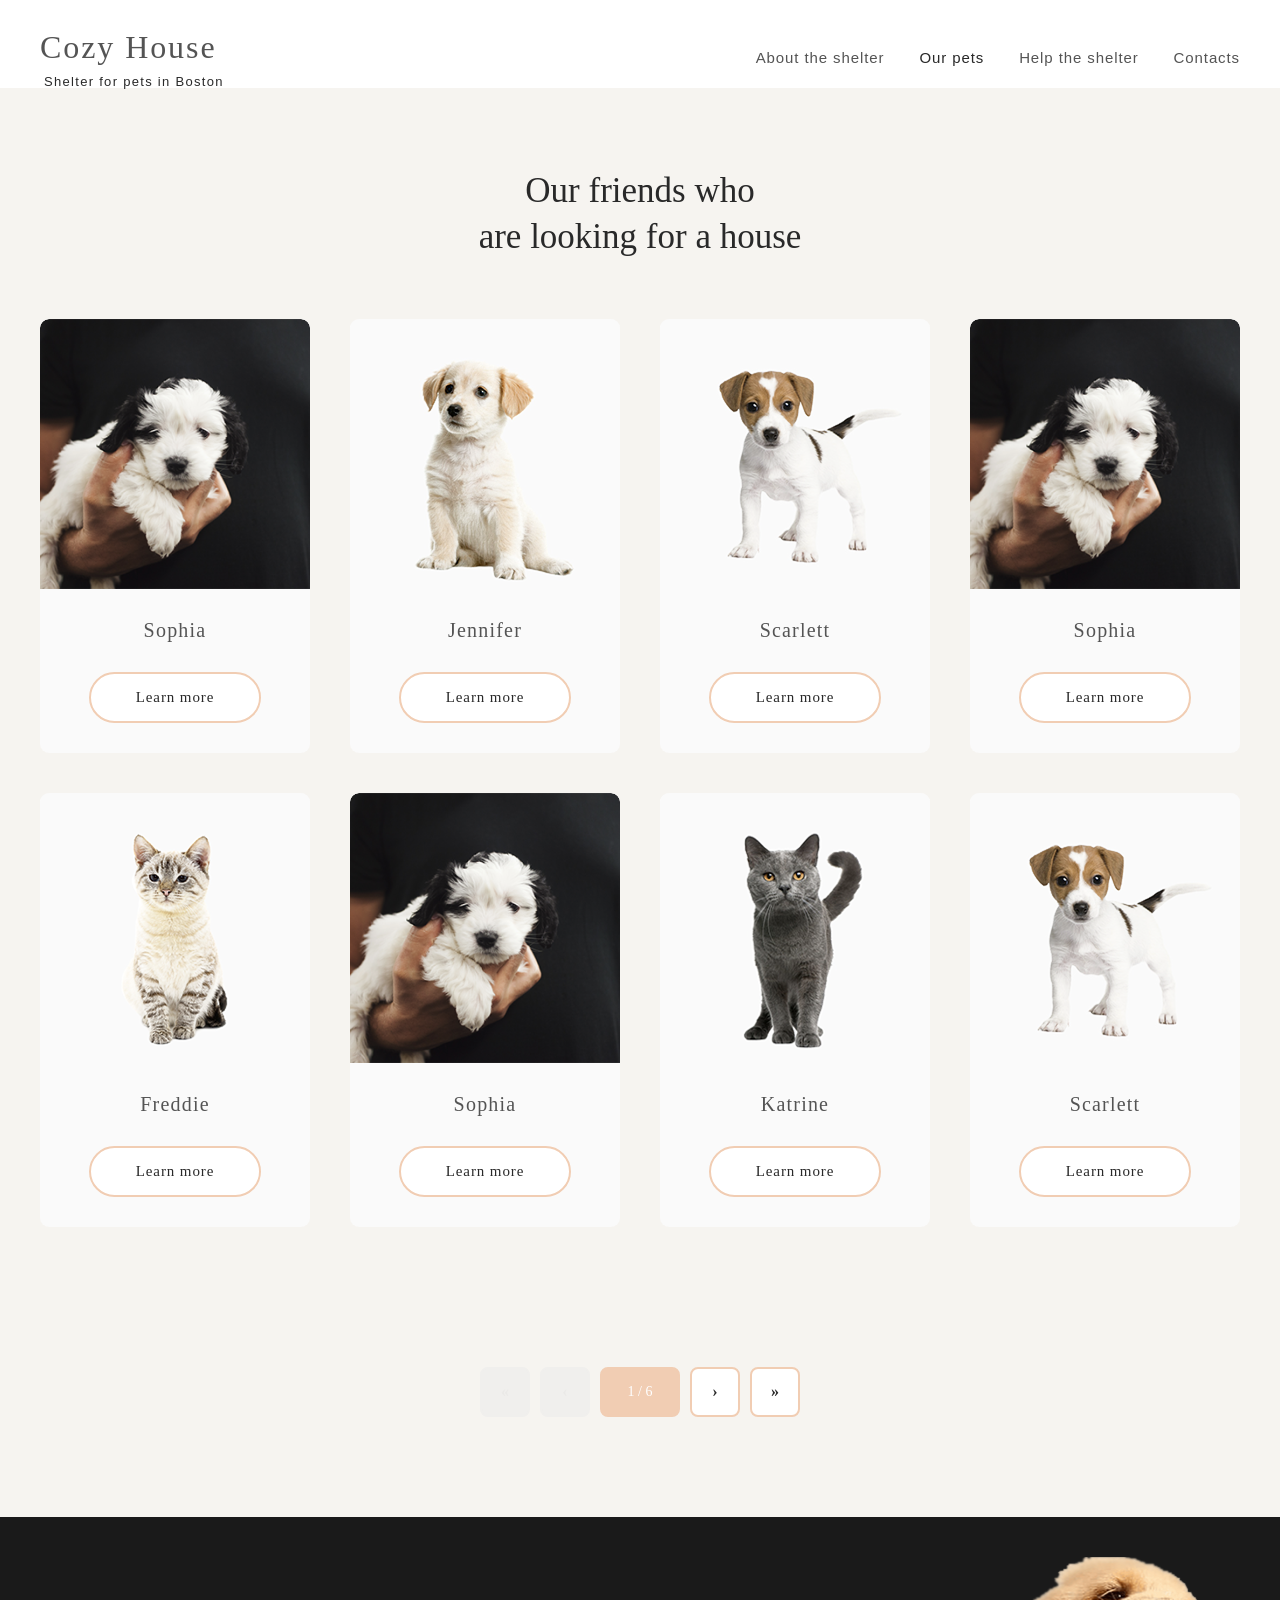
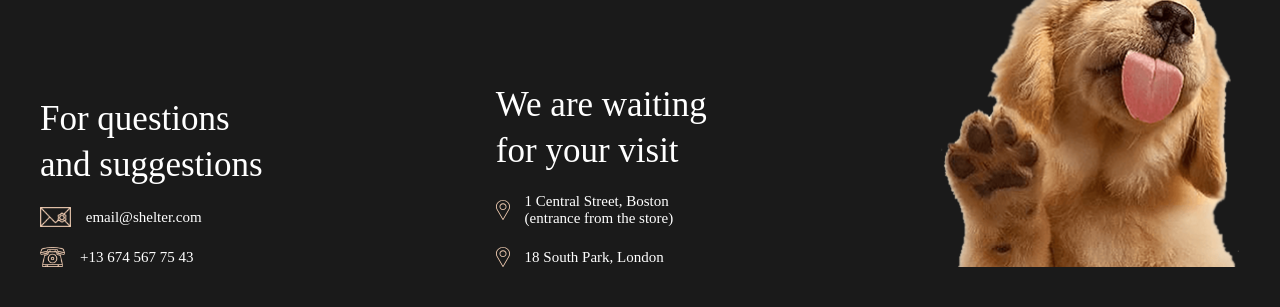
==== commit 1643bd35: "chore: doc modal and menu" ====
--- a/pets.html
+++ b/pets.html
@@ -48,68 +48,68 @@
         <h1 class="pets-friends__title">Our friends who<br>are looking for a house</h1>
 
         <div class="pets-friends__grid">
-          <article class="card">
+          <article class="card" data-pet-id="katrine">
             <img src="assets/pets-katrine.png" alt="Katrine – British Shorthair cat" class="card__img">
             <div class="card__body">
               <h2 class="card__name">Katrine</h2>
               <p class="card__breed">Cat · British Shorthair</p>
-              <a href="#" class="btn btn--outline">Learn more</a>
+              <button type="button" class="btn btn--outline" data-pet-id="katrine">Learn more</button>
             </div>
           </article>
-          <article class="card">
+          <article class="card" data-pet-id="jennifer">
             <img src="assets/pets-jennifer.png" alt="Jennifer – Labrador dog" class="card__img">
             <div class="card__body">
               <h2 class="card__name">Jennifer</h2>
               <p class="card__breed">Dog · Labrador</p>
-              <a href="#" class="btn btn--outline">Learn more</a>
+              <button type="button" class="btn btn--outline" data-pet-id="jennifer">Learn more</button>
             </div>
           </article>
-          <article class="card">
+          <article class="card" data-pet-id="woody">
             <img src="assets/pets-woody.png" alt="Woody – Golden Retriever dog" class="card__img">
             <div class="card__body">
               <h2 class="card__name">Woody</h2>
               <p class="card__breed">Dog · Golden Retriever</p>
-              <a href="#" class="btn btn--outline">Learn more</a>
+              <button type="button" class="btn btn--outline" data-pet-id="woody">Learn more</button>
             </div>
           </article>
-          <article class="card">
+          <article class="card" data-pet-id="sophia">
             <img src="assets/pets-sophia.png" alt="Sophia – Shih Tzu dog" class="card__img">
             <div class="card__body">
               <h2 class="card__name">Sophia</h2>
               <p class="card__breed">Dog · Shih Tzu</p>
-              <a href="#" class="btn btn--outline">Learn more</a>
+              <button type="button" class="btn btn--outline" data-pet-id="sophia">Learn more</button>
             </div>
           </article>
-          <article class="card">
+          <article class="card" data-pet-id="timmy">
             <img src="assets/pets-timmy.png" alt="Timmy – British Shorthair cat" class="card__img">
             <div class="card__body">
               <h2 class="card__name">Timmy</h2>
               <p class="card__breed">Cat · British Shorthair</p>
-              <a href="#" class="btn btn--outline">Learn more</a>
+              <button type="button" class="btn btn--outline" data-pet-id="timmy">Learn more</button>
             </div>
           </article>
-          <article class="card">
+          <article class="card" data-pet-id="charly">
             <img src="assets/pets-charly.png" alt="Charly – Jack Russell Terrier dog" class="card__img">
             <div class="card__body">
               <h2 class="card__name">Charly</h2>
               <p class="card__breed">Dog · Jack Russell Terrier</p>
-              <a href="#" class="btn btn--outline">Learn more</a>
+              <button type="button" class="btn btn--outline" data-pet-id="charly">Learn more</button>
             </div>
           </article>
-          <article class="card">
+          <article class="card" data-pet-id="scarlett">
             <img src="assets/pets-scarlet.png" alt="Scarlett – Jack Russell Terrier dog" class="card__img">
             <div class="card__body">
               <h2 class="card__name">Scarlett</h2>
               <p class="card__breed">Dog · Jack Russell Terrier</p>
-              <a href="#" class="btn btn--outline">Learn more</a>
+              <button type="button" class="btn btn--outline" data-pet-id="scarlett">Learn more</button>
             </div>
           </article>
-          <article class="card">
+          <article class="card" data-pet-id="freddie">
             <img src="assets/pets-freddie.png" alt="Freddie – British Shorthair cat" class="card__img">
             <div class="card__body">
               <h2 class="card__name">Freddie</h2>
               <p class="card__breed">Cat · British Shorthair</p>
-              <a href="#" class="btn btn--outline">Learn more</a>
+              <button type="button" class="btn btn--outline" data-pet-id="freddie">Learn more</button>
             </div>
           </article>
         </div>
--- a/css/main.css
+++ b/css/main.css
@@ -150,7 +150,8 @@
   display: flex;
   align-items: center;
   justify-content: space-between;
-  gap: 30px;
+  gap: 24px;
+  padding: 0 10px;
 }
 
 .slider-btn {
@@ -175,13 +176,44 @@
   display: flex;
   justify-content: center;
   align-items: center;
-  gap: 90px;
+  gap: 36px;
   flex: 1;
+  min-width: 0;
 }
 
 .our-friends__grid .card {
   width: 270px;
   flex-shrink: 0;
+}
+
+@media (max-width: 1279px) {
+  .our-friends__slider {
+    gap: 20px;
+  }
+
+  .our-friends__grid {
+    gap: 28px;
+  }
+}
+
+@media (max-width: 767px) {
+  .our-friends__slider {
+    justify-content: center;
+    gap: 16px;
+  }
+
+  .slider-btn {
+    width: 44px;
+    height: 44px;
+  }
+
+  .our-friends__grid {
+    gap: 18px;
+  }
+
+  .our-friends__grid .card {
+    width: 220px;
+  }
 }
 
 /* ===== HELP ===== */
@@ -503,6 +535,7 @@
   cursor: pointer;
   padding: 0;
   z-index: 101;
+  transition: transform 0.3s ease-in-out;
 }
 
 .burger-btn__line {
@@ -511,30 +544,26 @@
   height: 2px;
   background-color: #292929;
   margin: 4px 0;
-  transition: all 0.3s ease-in-out;
-}
-
-.burger-btn--open .burger-btn__line:nth-child(1) {
-  transform: rotate(45deg) translateY(11px);
-}
-
-.burger-btn--open .burger-btn__line:nth-child(2) {
-  opacity: 0;
-  transform: translateX(-10px);
-}
-
-.burger-btn--open .burger-btn__line:nth-child(3) {
-  transform: rotate(-45deg) translateY(-11px);
+  transition: background-color 0.3s ease-in-out;
+}
+
+.header:not(.pets-header) .burger-btn__line {
+  background-color: #F1CDB3;
+}
+
+.burger-btn--open {
+  transform: rotate(90deg);
 }
 
 /* Tablet and Mobile breakpoints */
 @media (max-width: 1279px) {
+  /* keep other tablet styles here */
+}
+
+@media (max-width: 767px) {
   .burger-btn {
     display: flex;
   }
-}
-
-@media (max-width: 768px) {
   .nav {
     position: fixed;
     top: 60px;
@@ -693,8 +722,9 @@
   right: 0;
   bottom: 0;
   background-color: rgba(0, 0, 0, 0.8);
-  z-index: 200;
-  opacity: 1;
+  z-index: 9999;
+  opacity: 0;
+  pointer-events: none;
   transition: opacity 0.3s ease-in-out;
   display: flex;
   align-items: center;
@@ -704,6 +734,11 @@
 .modal-overlay--hidden {
   opacity: 0;
   pointer-events: none;
+}
+
+.modal-overlay--visible {
+  opacity: 1;
+  pointer-events: auto;
 }
 
 .pet-modal {
@@ -713,15 +748,24 @@
   width: 90%;
   padding: 30px;
   position: relative;
-  z-index: 201;
+  z-index: 10000;
   box-shadow: 0 4px 20px rgba(0, 0, 0, 0.3);
-  animation: modalOpen 0.3s ease-in-out;
+  transform: scale(0.95);
+  opacity: 0;
+  transition: transform 0.25s ease-in-out, opacity 0.25s ease-in-out;
   max-height: 90vh;
   overflow-y: auto;
 }
 
 .pet-modal--hidden {
-  animation: modalClose 0.3s ease-in-out;
+  opacity: 0;
+  transform: scale(0.95);
+}
+
+.pet-modal--visible {
+  opacity: 1;
+  transform: scale(1);
+  animation: modalOpen 0.25s ease-in-out;
 }
 
 @keyframes modalOpen {
